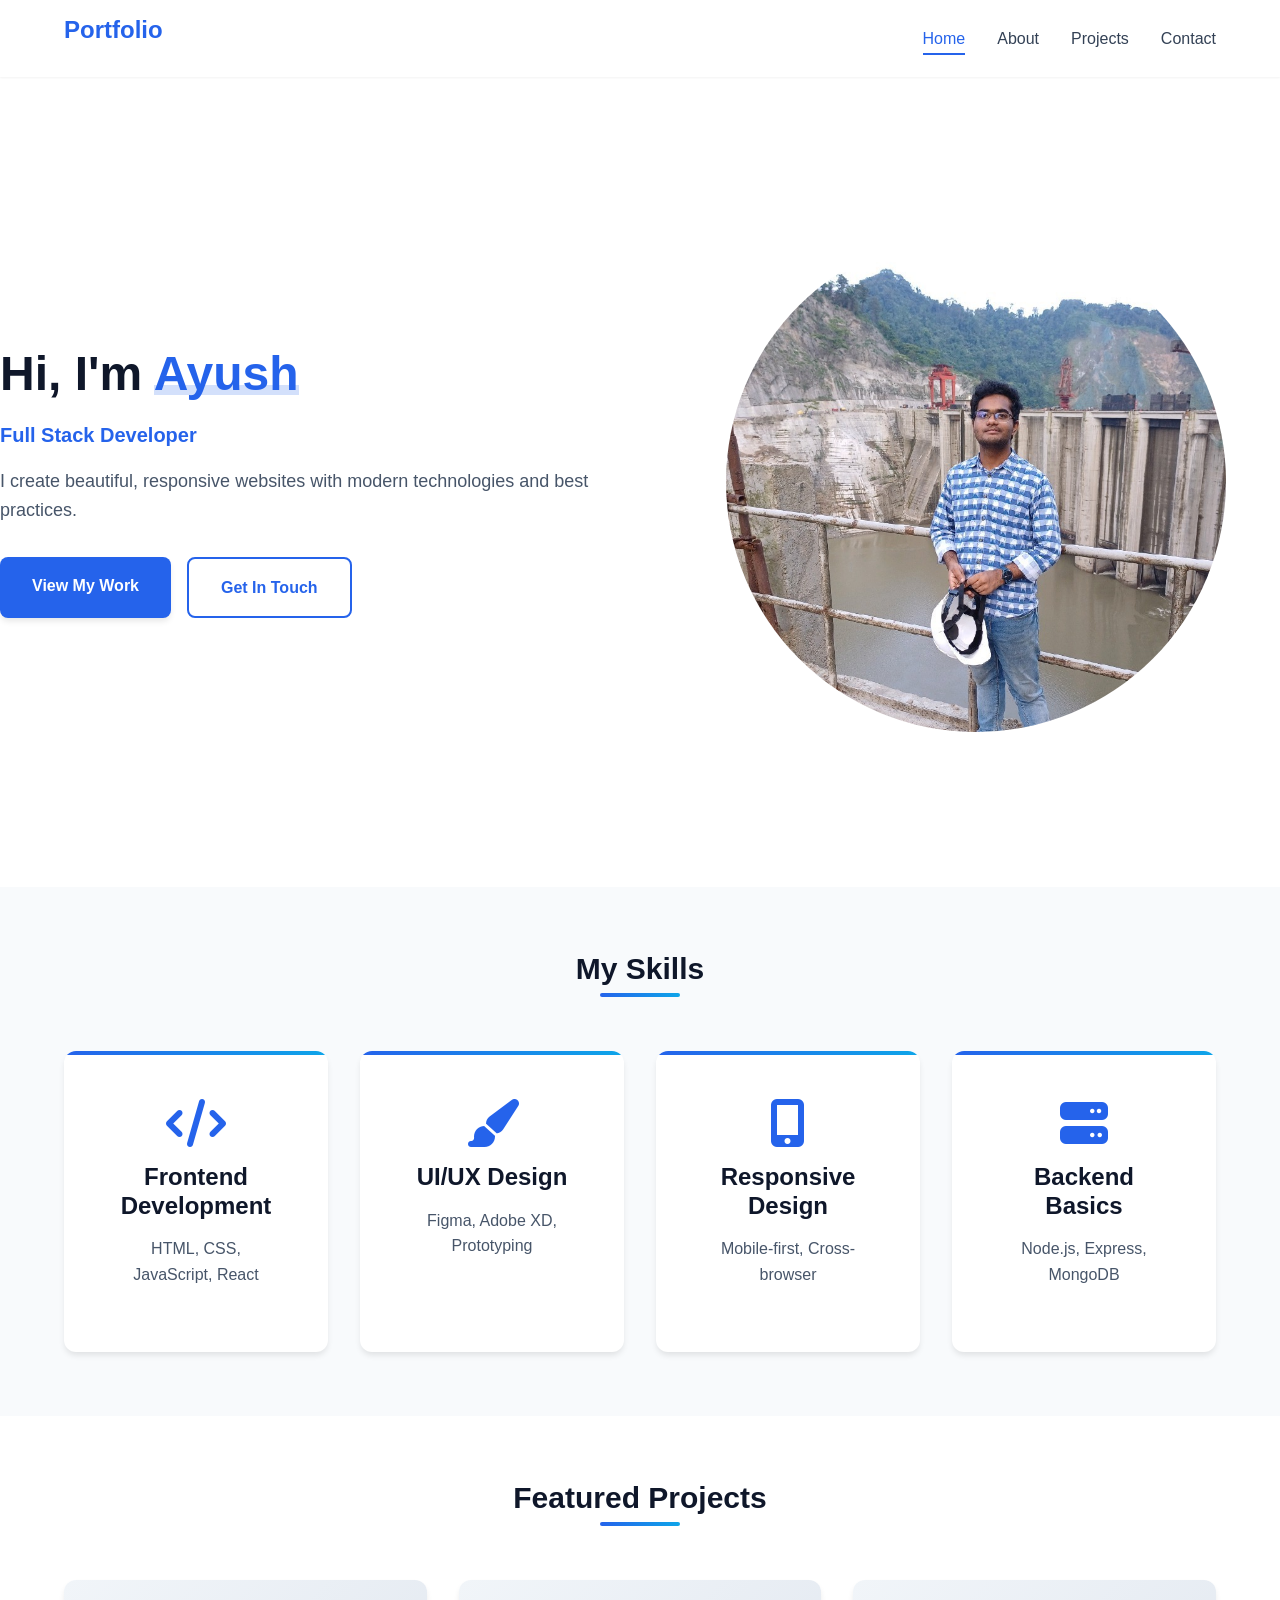
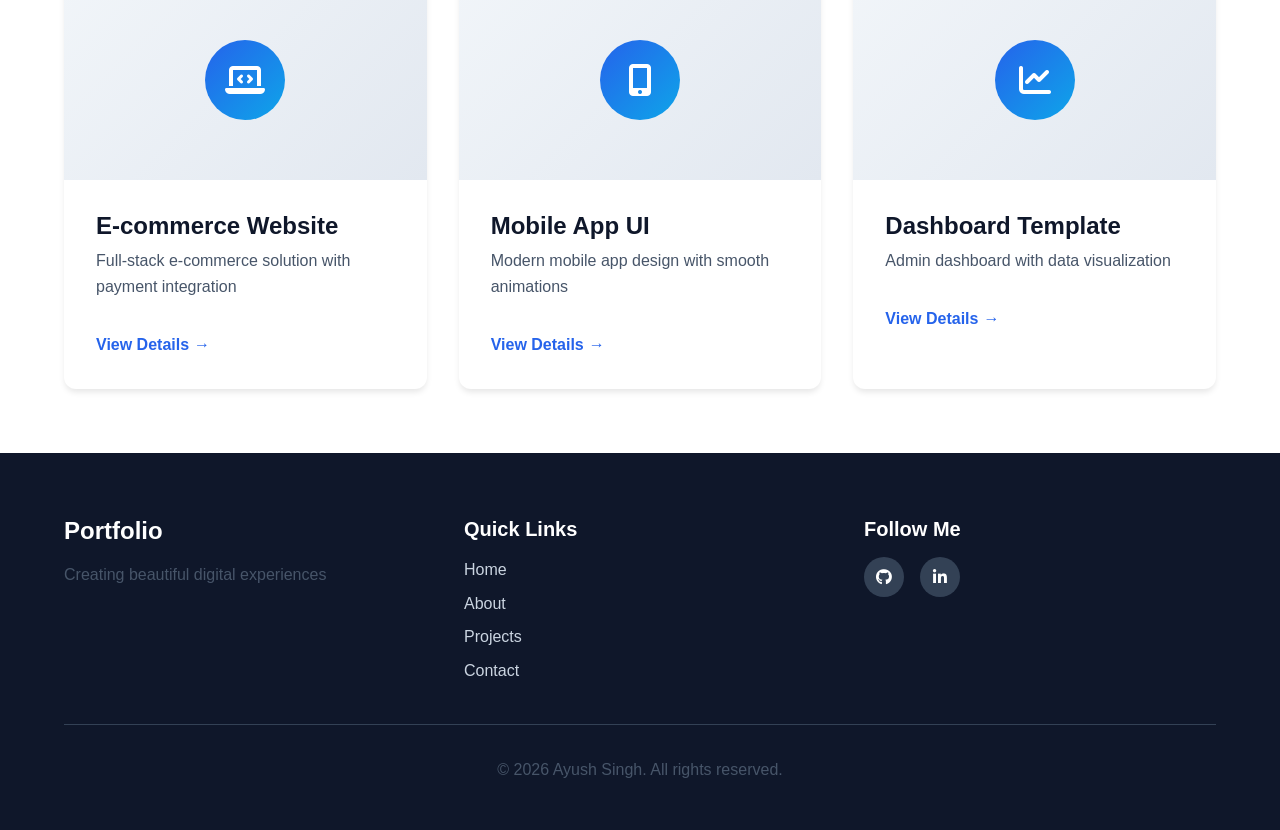
==== index.html @ 54ca90c6 "Home Page" ====
<!DOCTYPE html>
<html lang="en">
<head>
    <meta charset="UTF-8">
    <meta name="viewport" content="width=device-width, initial-scale=1.0">
    <title>Personal Portfolio</title>
    <link rel="stylesheet" href="styles.css">
    <link rel="stylesheet" href="https://cdnjs.cloudflare.com/ajax/libs/font-awesome/6.4.0/css/all.min.css">
</head>
<body>
    <!-- Sticky Navbar -->
    <nav class="navbar">
        <div class="nav-container">
            <div class="logo">
                <h2>Portfolio</h2>
            </div>
            <ul class="nav-menu">
                <li><a href="index.html" class="nav-link active">Home</a></li>
                <li><a href="about.html" class="nav-link">About</a></li>
                <li><a href="projects.html" class="nav-link">Projects</a></li>
                <li><a href="contact.html" class="nav-link">Contact</a></li>
            </ul>
            <div class="hamburger">
                <span class="bar"></span>
                <span class="bar"></span>
                <span class="bar"></span>
            </div>
        </div>
    </nav>

    <!-- Hero Section -->
    <section class="hero">
        <div class="hero-content">
            <h1 class="hero-title">Hi, I'm <span class="highlight">Ayush</span></h1>
            <p class="hero-subtitle">Full Stack Developer</p>
            <p class="hero-description">I create beautiful, responsive websites with modern technologies and best practices.</p>
            <div class="hero-buttons">
                <a href="projects.html" class="btn primary-btn">View My Work</a>
                <a href="contact.html" class="btn secondary-btn">Get In Touch</a>
            </div>
        </div>
        <div class="hero-image">
            <div class="image-placeholder">
                <img src="1746027686629.jpg" alt="Main Image">
            </div>
        </div>
    </section>

    <!-- Skills Section -->
    <section class="skills-section">
        <div class="container">
            <h2 class="section-title">My Skills</h2>
            <div class="skills-grid">
                <div class="skill-card">
                    <i class="fas fa-code"></i>
                    <h3>Frontend Development</h3>
                    <p>HTML, CSS, JavaScript, React</p>
                </div>
                <div class="skill-card">
                    <i class="fas fa-paint-brush"></i>
                    <h3>UI/UX Design</h3>
                    <p>Figma, Adobe XD, Prototyping</p>
                </div>
                <div class="skill-card">
                    <i class="fas fa-mobile-alt"></i>
                    <h3>Responsive Design</h3>
                    <p>Mobile-first, Cross-browser</p>
                </div>
                <div class="skill-card">
                    <i class="fas fa-server"></i>
                    <h3>Backend Basics</h3>
                    <p>Node.js, Express, MongoDB</p>
                </div>
            </div>
        </div>
    </section>

    <!-- Projects Preview -->
    <section class="projects-preview">
        <div class="container">
            <h2 class="section-title">Featured Projects</h2>
            <div class="projects-grid">
                <div class="project-card">
                    <div class="project-image">
                        <div class="image-placeholder-small">
                            <i class="fas fa-laptop-code"></i>
                        </div>
                    </div>
                    <div class="project-content">
                        <h3>E-commerce Website</h3>
                        <p>Full-stack e-commerce solution with payment integration</p>
                        <a href="projects.html" class="project-link">View Details</a>
                    </div>
                </div>
                <div class="project-card">
                    <div class="project-image">
                        <div class="image-placeholder-small">
                            <i class="fas fa-mobile-alt"></i>
                        </div>
                    </div>
                    <div class="project-content">
                        <h3>Mobile App UI</h3>
                        <p>Modern mobile app design with smooth animations</p>
                        <a href="projects.html" class="project-link">View Details</a>
                    </div>
                </div>
                <div class="project-card">
                    <div class="project-image">
                        <div class="image-placeholder-small">
                            <i class="fas fa-chart-line"></i>
                        </div>
                    </div>
                    <div class="project-content">
                        <h3>Dashboard Template</h3>
                        <p>Admin dashboard with data visualization</p>
                        <a href="projects.html" class="project-link">View Details</a>
                    </div>
                </div>
            </div>
        </div>
    </section>

    <!-- Footer -->
    <footer class="footer">
        <div class="container">
            <div class="footer-content">
                <div class="footer-section">
                    <h3>Portfolio</h3>
                    <p>Creating beautiful digital experiences</p>
                </div>
                <div class="footer-section">
                    <h4>Quick Links</h4>
                    <ul>
                        <li><a href="index.html">Home</a></li>
                        <li><a href="about.html">About</a></li>
                        <li><a href="projects.html">Projects</a></li>
                        <li><a href="contact.html">Contact</a></li>
                    </ul>
                </div>
                <div class="footer-section">
                    <h4>Follow Me</h4>
                    <div class="social-icons">
                        <a href="https://github.com/ayushsingh-01" aria-label="GitHub"><i class="fab fa-github"></i></a>
                        <a href="https://www.linkedin.com/in/ayushsingh01/" aria-label="LinkedIn"><i class="fab fa-linkedin-in"></i></a>
                    </div>
                </div>
            </div>
            <div class="footer-bottom">
                <p>&copy; 2026 Ayush Singh. All rights reserved.</p>
        </div>
    </footer>

    <script src="script.js"></script>
</body>
</html>
---- styles.css ----
/* CSS Variables */
:root {
    /* Colors */
    --primary-color: #2563eb;
    --primary-dark: #1d4ed8;
    --secondary-color: #0ea5e9;
    --accent-color: #8b5cf6;
    --success-color: #10b981;
    --warning-color: #f59e0b;
    --error-color: #ef4444;
    
    /* Neutral Colors */
    --white: #ffffff;
    --light-gray: #f8fafc;
    --gray-100: #f1f5f9;
    --gray-200: #e2e8f0;
    --gray-300: #cbd5e1;
    --gray-400: #94a3b8;
    --gray-500: #64748b;
    --gray-600: #475569;
    --gray-700: #334155;
    --gray-800: #1e293b;
    --gray-900: #0f172a;
    --black: #000000;
    
    /* Typography */
    --font-primary: 'Segoe UI', Tahoma, Geneva, Verdana, sans-serif;
    --font-heading: 'Segoe UI', Tahoma, Geneva, Verdana, sans-serif;
    --font-size-xs: 0.75rem;
    --font-size-sm: 0.875rem;
    --font-size-base: 1rem;
    --font-size-lg: 1.125rem;
    --font-size-xl: 1.25rem;
    --font-size-2xl: 1.5rem;
    --font-size-3xl: 1.875rem;
    --font-size-4xl: 2.25rem;
    --font-size-5xl: 3rem;
    
    /* Spacing */
    --spacing-xs: 0.25rem;
    --spacing-sm: 0.5rem;
    --spacing-md: 1rem;
    --spacing-lg: 1.5rem;
    --spacing-xl: 2rem;
    --spacing-2xl: 3rem;
    --spacing-3xl: 4rem;
    
    /* Border Radius */
    --border-radius-sm: 0.25rem;
    --border-radius-md: 0.5rem;
    --border-radius-lg: 0.75rem;
    --border-radius-xl: 1rem;
    --border-radius-full: 9999px;
    
    /* Shadows */
    --shadow-sm: 0 1px 2px 0 rgba(0, 0, 0, 0.05);
    --shadow-md: 0 4px 6px -1px rgba(0, 0, 0, 0.1);
    --shadow-lg: 0 10px 15px -3px rgba(0, 0, 0, 0.1);
    --shadow-xl: 0 20px 25px -5px rgba(0, 0, 0, 0.1);
    --shadow-2xl: 0 25px 50px -12px rgba(0, 0, 0, 0.25);
    
    /* Transitions */
    --transition-fast: 0.15s ease-in-out;
    --transition-normal: 0.3s ease-in-out;
    --transition-slow: 0.5s ease-in-out;
    
    /* Breakpoints */
    --breakpoint-sm: 640px;
    --breakpoint-md: 768px;
    --breakpoint-lg: 1024px;
    --breakpoint-xl: 1280px;
}

/* Reset and Base Styles */
* {
    margin: 0;
    padding: 0;
    box-sizing: border-box;
}

html {
    scroll-behavior: smooth;
}

body {
    font-family: var(--font-primary);
    line-height: 1.6;
    color: var(--gray-800);
    background-color: var(--white);
    overflow-x: hidden;
}

.container {
    width: 100%;
    max-width: 1200px;
    margin: 0 auto;
    padding: 0 var(--spacing-lg);
}

/* Typography */
h1, h2, h3, h4, h5, h6 {
    font-family: var(--font-heading);
    font-weight: 700;
    line-height: 1.2;
    margin-bottom: var(--spacing-md);
    color: var(--gray-900);
}

h1 { font-size: var(--font-size-4xl); }
h2 { font-size: var(--font-size-3xl); }
h3 { font-size: var(--font-size-2xl); }
h4 { font-size: var(--font-size-xl); }
h5 { font-size: var(--font-size-lg); }
h6 { font-size: var(--font-size-base); }

p {
    margin-bottom: var(--spacing-md);
    color: var(--gray-600);
}

a {
    text-decoration: none;
    color: var(--primary-color);
    transition: color var(--transition-fast);
}

a:hover {
    color: var(--primary-dark);
}

/* Buttons */
.btn {
    display: inline-block;
    padding: var(--spacing-md) var(--spacing-xl);
    border-radius: var(--border-radius-md);
    font-weight: 600;
    text-align: center;
    cursor: pointer;
    transition: all var(--transition-normal);
    border: none;
    font-size: var(--font-size-base);
    position: relative;
    overflow: hidden;
}

.btn.primary-btn {
    background-color: var(--primary-color);
    color: var(--white);
    box-shadow: var(--shadow-md);
}

.btn.primary-btn:hover {
    background-color: var(--primary-dark);
    transform: translateY(-2px);
    box-shadow: var(--shadow-lg);
}

.btn.secondary-btn {
    background-color: transparent;
    color: var(--primary-color);
    border: 2px solid var(--primary-color);
}

.btn.secondary-btn:hover {
    background-color: var(--primary-color);
    color: var(--white);
    transform: translateY(-2px);
}

.btn.small-btn {
    padding: var(--spacing-sm) var(--spacing-lg);
    font-size: var(--font-size-sm);
}

/* Navbar Styles */
.navbar {
    position: sticky;
    top: 0;
    background-color: rgba(255, 255, 255, 0.95);
    backdrop-filter: blur(10px);
    box-shadow: var(--shadow-sm);
    z-index: 1000;
    padding: var(--spacing-md) 0;
    transition: all var(--transition-normal);
}

.nav-container {
    display: flex;
    justify-content: space-between;
    align-items: center;
    max-width: 1200px;
    margin: 0 auto;
    padding: 0 var(--spacing-lg);
}

.logo h2 {
    color: var(--primary-color);
    font-size: var(--font-size-2xl);
}

.nav-menu {
    display: flex;
    list-style: none;
    gap: var(--spacing-xl);
}

.nav-link {
    color: var(--gray-700);
    font-weight: 500;
    position: relative;
    padding: var(--spacing-sm) 0;
}

.nav-link:hover,
.nav-link.active {
    color: var(--primary-color);
}

.nav-link::after {
    content: '';
    position: absolute;
    bottom: 0;
    left: 0;
    width: 0;
    height: 2px;
    background-color: var(--primary-color);
    transition: width var(--transition-normal);
}

.nav-link:hover::after,
.nav-link.active::after {
    width: 100%;
}

.hamburger {
    display: none;
    flex-direction: column;
    cursor: pointer;
}

.bar {
    width: 25px;
    height: 3px;
    background-color: var(--gray-800);
    margin: 3px 0;
    transition: all var(--transition-normal);
}

/* Hero Section */
.hero {
    display: grid;
    grid-template-columns: 1fr 1fr;
    gap: var(--spacing-3xl);
    align-items: center;
    padding: var(--spacing-3xl) 0;
    min-height: 90vh;
}

.hero-content {
    animation: slideInLeft 1s ease-out;
}

.hero-title {
    font-size: var(--font-size-5xl);
    margin-bottom: var(--spacing-md);
    color: var(--gray-900);
}

.highlight {
    color: var(--primary-color);
    position: relative;
}

.highlight::after {
    content: '';
    position: absolute;
    bottom: 5px;
    left: 0;
    width: 100%;
    height: 10px;
    background-color: rgba(37, 99, 235, 0.2);
    z-index: -1;
}

.hero-subtitle {
    font-size: var(--font-size-xl);
    color: var(--primary-color);
    margin-bottom: var(--spacing-md);
    font-weight: 600;
}

.hero-description {
    font-size: var(--font-size-lg);
    margin-bottom: var(--spacing-xl);
    max-width: 600px;
}

.hero-buttons {
    display: flex;
    gap: var(--spacing-md);
    flex-wrap: wrap;
}

.hero-image {
    display: flex;
    justify-content: center;
    align-items: center;
    animation: slideInRight 1s ease-out;
}
img{
    width: 500px;
    height: 500px;
    border-radius: 50%;
    object-fit: cover;
}

.image-placeholder {
    width: 150px;
    height: 150px;
    background: linear-gradient(135deg, var(--primary-color), var(--secondary-color));
    border-radius: 50%;
    display: flex;
    justify-content: center;
    align-items: center;
    box-shadow: var(--shadow-xl);
}

.image-placeholder i {
    font-size: 8rem;
    color: var(--white);
}

/* Sections */
.section-title {
    text-align: center;
    margin-bottom: var(--spacing-3xl);
    position: relative;
}

.section-title::after {
    content: '';
    position: absolute;
    bottom: -10px;
    left: 50%;
    transform: translateX(-50%);
    width: 80px;
    height: 4px;
    background: linear-gradient(to right, var(--primary-color), var(--secondary-color));
    border-radius: var(--border-radius-full);
}

/* Skills Section */
.skills-section {
    padding: var(--spacing-3xl) 0;
    background-color: var(--light-gray);
}

.skills-grid {
    display: grid;
    grid-template-columns: repeat(auto-fit, minmax(250px, 1fr));
    gap: var(--spacing-xl);
}

.skill-card {
    background: var(--white);
    padding: var(--spacing-2xl);
    border-radius: var(--border-radius-lg);
    text-align: center;
    box-shadow: var(--shadow-md);
    transition: all var(--transition-normal);
    position: relative;
    overflow: hidden;
}

.skill-card:hover {
    transform: translateY(-10px);
    box-shadow: var(--shadow-xl);
}

.skill-card::before {
    content: '';
    position: absolute;
    top: 0;
    left: 0;
    width: 100%;
    height: 4px;
    background: linear-gradient(to right, var(--primary-color), var(--secondary-color));
}

.skill-card i {
    font-size: 3rem;
    color: var(--primary-color);
    margin-bottom: var(--spacing-md);
}

/* Projects Preview */
.projects-preview {
    padding: var(--spacing-3xl) 0;
}

.projects-grid {
    display: grid;
    grid-template-columns: repeat(auto-fit, minmax(300px, 1fr));
    gap: var(--spacing-xl);
}

.project-card {
    background: var(--white);
    border-radius: var(--border-radius-lg);
    overflow: hidden;
    box-shadow: var(--shadow-md);
    transition: all var(--transition-normal);
}

.project-card:hover {
    transform: translateY(-5px);
    box-shadow: var(--shadow-xl);
}

.project-image {
    height: 200px;
    background: linear-gradient(135deg, var(--gray-100), var(--gray-200));
    display: flex;
    align-items: center;
    justify-content: center;
}

.image-placeholder-small {
    width: 80px;
    height: 80px;
    background: linear-gradient(135deg, var(--primary-color), var(--secondary-color));
    border-radius: var(--border-radius-full);
    display: flex;
    align-items: center;
    justify-content: center;
}

.image-placeholder-small i {
    font-size: 2rem;
    color: var(--white);
}

.project-content {
    padding: var(--spacing-xl);
}

.project-content h3 {
    margin-bottom: var(--spacing-sm);
    color: var(--gray-900);
}

.project-link {
    display: inline-block;
    color: var(--primary-color);
    font-weight: 600;
    margin-top: var(--spacing-md);
    position: relative;
}

.project-link::after {
    content: '→';
    margin-left: 5px;
    transition: margin-left var(--transition-fast);
}

.project-link:hover::after {
    margin-left: 10px;
}

/* Footer */
.footer {
    background-color: var(--gray-900);
    color: var(--white);
    padding: var(--spacing-3xl) 0 var(--spacing-xl);
}

.footer-content {
    display: grid;
    grid-template-columns: repeat(auto-fit, minmax(250px, 1fr));
    gap: var(--spacing-2xl);
    margin-bottom: var(--spacing-xl);
}

.footer-section h3,
.footer-section h4 {
    color: var(--white);
    margin-bottom: var(--spacing-md);
}

.footer-section ul {
    list-style: none;
}

.footer-section ul li {
    margin-bottom: var(--spacing-sm);
}

.footer-section ul li a {
    color: var(--gray-300);
    transition: color var(--transition-fast);
}

.footer-section ul li a:hover {
    color: var(--white);
}

.social-icons {
    display: flex;
    gap: var(--spacing-md);
}

.social-icons a {
    display: flex;
    align-items: center;
    justify-content: center;
    width: 40px;
    height: 40px;
    background-color: var(--gray-700);
    border-radius: var(--border-radius-full);
    color: var(--white);
    transition: all var(--transition-normal);
}

.social-icons.large a {
    width: 50px;
    height: 50px;
    font-size: 1.25rem;
}

.social-icons a:hover {
    background-color: var(--primary-color);
    transform: translateY(-3px);
}

.footer-bottom {
    text-align: center;
    padding-top: var(--spacing-xl);
    border-top: 1px solid var(--gray-700);
    color: var(--gray-400);
}

/* Animations */
@keyframes slideInLeft {
    from {
        opacity: 0;
        transform: translateX(-50px);
    }
    to {
        opacity: 1;
        transform: translateX(0);
    }
}

@keyframes slideInRight {
    from {
        opacity: 0;
        transform: translateX(50px);
    }
    to {
        opacity: 1;
        transform: translateX(0);
    }
}

@keyframes fadeInUp {
    from {
        opacity: 0;
        transform: translateY(30px);
    }
    to {
        opacity: 1;
        transform: translateY(0);
    }
}

/* About Page Styles */
.about-hero {
    padding: var(--spacing-3xl) 0;
}

.about-content {
    display: grid;
    grid-template-columns: 1fr 1fr;
    gap: var(--spacing-3xl);
    align-items: center;
}

.about-image {
    display: flex;
    justify-content: center;
}

.image-placeholder-large {
    width: 400px;
    height: 400px;
    background: linear-gradient(135deg, var(--primary-color), var(--secondary-color));
    border-radius: var(--border-radius-lg);
    display: flex;
    align-items: center;
    justify-content: center;
    box-shadow: var(--shadow-xl);
}

.image-placeholder-large i {
    font-size: 10rem;
    color: var(--white);
}

.about-subtitle {
    color: var(--primary-color);
    font-size: var(--font-size-xl);
    font-weight: 600;
    margin-bottom: var(--spacing-md);
}

.about-description {
    margin-bottom: var(--spacing-xl);
    font-size: var(--font-size-lg);
}

.about-stats {
    display: flex;
    gap: var(--spacing-xl);
    margin-top: var(--spacing-2xl);
}

.stat-item {
    text-align: center;
}

.stat-item h3 {
    font-size: var(--font-size-3xl);
    color: var(--primary-color);
    margin-bottom: var(--spacing-xs);
}

/* Experience Timeline */
.experience-section {
    padding: var(--spacing-3xl) 0;
    background-color: var(--light-gray);
}

.timeline {
    position: relative;
    max-width: 800px;
    margin: 0 auto;
}

.timeline::before {
    content: '';
    position: absolute;
    top: 0;
    bottom: 0;
    width: 2px;
    background-color: var(--primary-color);
    left: 50%;
    transform: translateX(-50%);
}

.timeline-item {
    position: relative;
    margin-bottom: var(--spacing-2xl);
    width: 100%;
    padding: 0 var(--spacing-2xl);
    box-sizing: border-box;
}

.timeline-marker {
    position: absolute;
    width: 20px;
    height: 20px;
    border-radius: 50%;
    background-color: var(--primary-color);
    border: 4px solid var(--white);
    box-shadow: var(--shadow-md);
    left: 50%;
    transform: translateX(-50%);
    top: 20px;
    z-index: 1;
}

.timeline-content {
    background: var(--white);
    padding: var(--spacing-xl);
    border-radius: var(--border-radius-lg);
    box-shadow: var(--shadow-md);
    position: relative;
}

.timeline-date {
    color: var(--primary-color);
    font-weight: 600;
    margin-bottom: var(--spacing-sm);
}

/* Skills Progress Bars */
.skills-progress {
    padding: var(--spacing-3xl) 0;
}

.skills-container {
    max-width: 800px;
    margin: 0 auto;
}

.skill-progress {
    margin-bottom: var(--spacing-xl);
}

.skill-info {
    display: flex;
    justify-content: space-between;
    margin-bottom: var(--spacing-sm);
    font-weight: 600;
}

.progress-bar {
    height: 12px;
    background-color: var(--gray-200);
    border-radius: var(--border-radius-full);
    overflow: hidden;
}

.progress-fill {
    height: 100%;
    background: linear-gradient(to right, var(--primary-color), var(--secondary-color));
    border-radius: var(--border-radius-full);
    transition: width 2s ease-in-out;
    position: relative;
}

.progress-fill::after {
    content: '';
    position: absolute;
    top: 0;
    left: 0;
    right: 0;
    bottom: 0;
    background: linear-gradient(90deg, transparent, rgba(255,255,255,0.3), transparent);
    animation: progressShine 2s infinite;
}

@keyframes progressShine {
    0% { transform: translateX(-100%); }
    100% { transform: translateX(100%); }
}

/* Testimonials */
.testimonials {
    padding: var(--spacing-3xl) 0;
    background-color: var(--light-gray);
}

.testimonials-grid {
    display: grid;
    grid-template-columns: repeat(auto-fit, minmax(300px, 1fr));
    gap: var(--spacing-xl);
}

.testimonial-card {
    background: var(--white);
    padding: var(--spacing-2xl);
    border-radius: var(--border-radius-lg);
    box-shadow: var(--shadow-md);
    position: relative;
    transition: all var(--transition-normal);
}

.testimonial-card:hover {
    transform: translateY(-5px);
    box-shadow: var(--shadow-xl);
}

.testimonial-card::before {
    content: '"';
    position: absolute;
    top: var(--spacing-md);
    left: var(--spacing-md);
    font-size: 4rem;
    color: var(--primary-color);
    opacity: 0.2;
    font-family: Georgia, serif;
}

.testimonial-content {
    margin-bottom: var(--spacing-xl);
    position: relative;
    z-index: 1;
}

.testimonial-content p {
    font-style: italic;
    font-size: var(--font-size-lg);
}

.testimonial-author h4 {
    color: var(--gray-900);
    margin-bottom: var(--spacing-xs);
}

/* Projects Page Styles */
.projects-hero {
    text-align: center;
    padding: var(--spacing-3xl) 0;
    background: linear-gradient(135deg, var(--primary-color), var(--secondary-color));
    color: var(--white);
}

.projects-hero h1 {
    color: var(--white);
    margin-bottom: var(--spacing-md);
}

.projects-hero p {
    font-size: var(--font-size-xl);
    color: rgba(255, 255, 255, 0.9);
    max-width: 600px;
    margin: 0 auto;
}

/* Filter Buttons */
.filter-buttons {
    display: flex;
    justify-content: center;
    gap: var(--spacing-md);
    margin-bottom: var(--spacing-3xl);
    flex-wrap: wrap;
}

.filter-btn {
    padding: var(--spacing-sm) var(--spacing-lg);
    background: var(--white);
    border: 2px solid var(--gray-200);
    border-radius: var(--border-radius-full);
    cursor: pointer;
    transition: all var(--transition-normal);
    font-weight: 500;
}

.filter-btn:hover,
.filter-btn.active {
    background-color: var(--primary-color);
    color: var(--white);
    border-color: var(--primary-color);
}

/* Projects Gallery Grid */
.projects-grid-container {
    display: grid;
    grid-template-columns: repeat(auto-fit, minmax(350px, 1fr));
    gap: var(--spacing-xl);
    margin-bottom: var(--spacing-3xl);
}

.project-item {
    position: relative;
    border-radius: var(--border-radius-lg);
    overflow: hidden;
    box-shadow: var(--shadow-md);
    transition: all var(--transition-normal);
}

.project-item:hover {
    transform: translateY(-10px);
    box-shadow: var(--shadow-xl);
}

.project-image-container {
    position: relative;
    height: 300px;
    background: linear-gradient(135deg, var(--gray-100), var(--gray-200));
    display: flex;
    align-items: center;
    justify-content: center;
}

.image-placeholder-project {
    width: 100px;
    height: 100px;
    background: linear-gradient(135deg, var(--primary-color), var(--secondary-color));
    border-radius: var(--border-radius-full);
    display: flex;
    align-items: center;
    justify-content: center;
}

.image-placeholder-project i {
    font-size: 3rem;
    color: var(--white);
}

.project-overlay {
    position: absolute;
    top: 0;
    left: 0;
    right: 0;
    bottom: 0;
    background: rgba(37, 99, 235, 0.9);
    display: flex;
    flex-direction: column;
    justify-content: center;
    align-items: center;
    padding: var(--spacing-xl);
    opacity: 0;
    transition: opacity var(--transition-normal);
    color: var(--white);
    text-align: center;
}

.project-item:hover .project-overlay {
    opacity: 1;
}

.project-overlay h3 {
    color: var(--white);
    margin-bottom: var(--spacing-sm);
}

.project-overlay p {
    color: rgba(255, 255, 255, 0.9);
    margin-bottom: var(--spacing-md);
}

.project-tags {
    display: flex;
    gap: var(--spacing-xs);
    margin-bottom: var(--spacing-md);
    flex-wrap: wrap;
    justify-content: center;
}

.project-tags span {
    background: rgba(255, 255, 255, 0.2);
    padding: var(--spacing-xs) var(--spacing-sm);
    border-radius: var(--border-radius-full);
    font-size: var(--font-size-sm);
}

.project-actions {
    display: flex;
    gap: var(--spacing-sm);
}

/* Pricing Section */
.pricing-section {
    padding: var(--spacing-3xl) 0;
    background-color: var(--light-gray);
}

.pricing-grid {
    display: grid;
    grid-template-columns: repeat(auto-fit, minmax(300px, 1fr));
    gap: var(--spacing-xl);
    max-width: 1000px;
    margin: 0 auto;
}

.pricing-card {
    background: var(--white);
    border-radius: var(--border-radius-lg);
    overflow: hidden;
    box-shadow: var(--shadow-md);
    transition: all var(--transition-normal);
    position: relative;
}

.pricing-card:hover {
    transform: translateY(-10px);
    box-shadow: var(--shadow-xl);
}

.pricing-card.popular {
    transform: scale(1.05);
    border: 2px solid var(--primary-color);
}

.popular-badge {
    position: absolute;
    top: var(--spacing-md);
    right: var(--spacing-md);
    background: var(--primary-color);
    color: var(--white);
    padding: var(--spacing-xs) var(--spacing-md);
    border-radius: var(--border-radius-full);
    font-size: var(--font-size-sm);
    font-weight: 600;
}

.pricing-header {
    text-align: center;
    padding: var(--spacing-2xl) var(--spacing-xl);
    border-bottom: 1px solid var(--gray-200);
}

.pricing-header h3 {
    margin-bottom: var(--spacing-md);
    color: var(--gray-900);
}

.price {
    font-size: var(--font-size-4xl);
    font-weight: 800;
    color: var(--primary-color);
    margin: var(--spacing-md) 0;
}

.pricing-features {
    padding: var(--spacing-xl);
}

.pricing-features ul {
    list-style: none;
}

.pricing-features ul li {
    padding: var(--spacing-sm) 0;
    display: flex;
    align-items: center;
    gap: var(--spacing-sm);
}

.pricing-features ul li i.fa-check {
    color: var(--success-color);
}

.pricing-features ul li i.fa-times {
    color: var(--gray-400);
}

.pricing-footer {
    padding: var(--spacing-xl);
    text-align: center;
    border-top: 1px solid var(--gray-200);
}

/* Contact Page Styles */
.contact-hero {
    text-align: center;
    padding: var(--spacing-3xl) 0;
    background: linear-gradient(135deg, var(--gray-900), var(--gray-800));
    color: var(--white);
}

.contact-hero h1 {
    color: var(--white);
    margin-bottom: var(--spacing-md);
}

.contact-hero p {
    font-size: var(--font-size-xl);
    color: rgba(255, 255, 255, 0.9);
    max-width: 600px;
    margin: 0 auto;
}

.contact-section {
    padding: var(--spacing-3xl) 0;
}

.contact-wrapper {
    display: grid;
    grid-template-columns: 1fr 1fr;
    gap: var(--spacing-3xl);
    max-width: 1200px;
    margin: 0 auto;
}

/* Contact Info */
.contact-info h2 {
    margin-bottom: var(--spacing-md);
    color: var(--gray-900);
}

.contact-details {
    margin: var(--spacing-2xl) 0;
}

.contact-item {
    display: flex;
    align-items: flex-start;
    gap: var(--spacing-md);
    margin-bottom: var(--spacing-xl);
}

.contact-icon {
    width: 50px;
    height: 50px;
    background: linear-gradient(135deg, var(--primary-color), var(--secondary-color));
    border-radius: var(--border-radius-full);
    display: flex;
    align-items: center;
    justify-content: center;
    flex-shrink: 0;
}

.contact-icon i {
    color: var(--white);
    font-size: 1.25rem;
}

.contact-text h3 {
    margin-bottom: var(--spacing-xs);
    color: var(--gray-900);
}

.social-links {
    margin-top: var(--spacing-2xl);
}

.social-links h3 {
    margin-bottom: var(--spacing-md);
    color: var(--gray-900);
}

/* Contact Form */
.contact-form-container {
    background: var(--white);
    padding: var(--spacing-2xl);
    border-radius: var(--border-radius-lg);
    box-shadow: var(--shadow-lg);
}

.contact-form {
    width: 100%;
}

.form-group {
    margin-bottom: var(--spacing-xl);
}

.form-group label {
    display: block;
    margin-bottom: var(--spacing-sm);
    font-weight: 600;
    color: var(--gray-700);
}

.form-group input,
.form-group select,
.form-group textarea {
    width: 100%;
    padding: var(--spacing-md);
    border: 2px solid var(--gray-200);
    border-radius: var(--border-radius-md);
    font-family: var(--font-primary);
    font-size: var(--font-size-base);
    transition: all var(--transition-fast);
}

.form-group input:focus,
.form-group select:focus,
.form-group textarea:focus {
    outline: none;
    border-color: var(--primary-color);
    box-shadow: 0 0 0 3px rgba(37, 99, 235, 0.1);
}

.form-group textarea {
    resize: vertical;
    min-height: 120px;
}

.checkbox-group {
    display: flex;
    align-items: flex-start;
    gap: var(--spacing-sm);
}

.checkbox-label {
    display: flex;
    align-items: flex-start;
    gap: var(--spacing-sm);
    cursor: pointer;
    font-weight: normal;
}

.checkbox-label input[type="checkbox"] {
    width: auto;
    margin: 0;
}

.checkmark {
    width: 20px;
    height: 20px;
    border: 2px solid var(--gray-300);
    border-radius: var(--border-radius-sm);
    display: flex;
    align-items: center;
    justify-content: center;
    transition: all var(--transition-fast);
}

.checkbox-label input[type="checkbox"]:checked + .checkmark {
    background-color: var(--primary-color);
    border-color: var(--primary-color);
}

.checkbox-label input[type="checkbox"]:checked + .checkmark::after {
    content: '✓';
    color: var(--white);
    font-size: 12px;
    font-weight: bold;
}

.privacy-link {
    color: var(--primary-color);
    text-decoration: underline;
}

.error-message {
    display: block;
    color: var(--error-color);
    font-size: var(--font-size-sm);
    margin-top: var(--spacing-xs);
    min-height: 20px;
}

.submit-btn {
    width: 100%;
    padding: var(--spacing-lg);
    font-size: var(--font-size-lg);
    position: relative;
}

.btn-loader {
    position: absolute;
    top: 50%;
    left: 50%;
    transform: translate(-50%, -50%);
}

/* Map Section */
.map-section {
    padding: var(--spacing-3xl) 0;
    background-color: var(--light-gray);
}

.map-container {
    height: 400px;
    border-radius: var(--border-radius-lg);
    overflow: hidden;
    box-shadow: var(--shadow-md);
}

.map-placeholder {
    width: 100%;
    height: 100%;
    background: linear-gradient(135deg, var(--gray-100), var(--gray-200));
    display: flex;
    flex-direction: column;
    align-items: center;
    justify-content: center;
    text-align: center;
}

.map-placeholder i {
    font-size: 4rem;
    color: var(--gray-400);
    margin-bottom: var(--spacing-md);
}

.map-address {
    color: var(--gray-600);
    font-style: italic;
}

/* FAQ Section */
.faq-section {
    padding: var(--spacing-3xl) 0;
}

.faq-container {
    max-width: 800px;
    margin: 0 auto;
}

.faq-item {
    margin-bottom: var(--spacing-md);
    border: 1px solid var(--gray-200);
    border-radius: var(--border-radius-md);
    overflow: hidden;
}

.faq-question {
    padding: var(--spacing-lg) var(--spacing-xl);
    background: var(--white);
    cursor: pointer;
    display: flex;
    justify-content: space-between;
    align-items: center;
    transition: background-color var(--transition-fast);
}

.faq-question:hover {
    background-color: var(--gray-50);
}

.faq-question h3 {
    margin: 0;
    color: var(--gray-900);
    font-size: var(--font-size-lg);
}

.faq-question i {
    transition: transform var(--transition-normal);
    color: var(--primary-color);
}

.faq-item.active .faq-question i {
    transform: rotate(180deg);
}

.faq-answer {
    padding: 0 var(--spacing-xl);
    max-height: 0;
    overflow: hidden;
    transition: all var(--transition-normal);
    background: var(--gray-50);
}

.faq-item.active .faq-answer {
    padding: var(--spacing-lg) var(--spacing-xl);
    max-height: 200px;
}

.faq-answer p {
    margin: 0;
    color: var(--gray-700);
}

/* Responsive Design */
@media (max-width: 1024px) {
    .hero {
        grid-template-columns: 1fr;
        text-align: center;
        gap: var(--spacing-2xl);
    }
    
    .hero-image {
        order: -1;
    }
    
    .about-content {
        grid-template-columns: 1fr;
        text-align: center;
    }
    
    .contact-wrapper {
        grid-template-columns: 1fr;
        gap: var(--spacing-2xl);
    }
    
    .pricing-card.popular {
        transform: scale(1);
    }
}

@media (max-width: 768px) {
    .nav-menu {
        position: fixed;
        left: -100%;
        top: 70px;
        flex-direction: column;
        background-color: var(--white);
        width: 100%;
        text-align: center;
        transition: 0.3s;
        box-shadow: var(--shadow-lg);
        padding: var(--spacing-2xl) 0;
    }
    
    .nav-menu.active {
        left: 0;
    }
    
    .hamburger {
        display: flex;
    }
    
    .hamburger.active .bar:nth-child(2) {
        opacity: 0;
    }
    
    .hamburger.active .bar:nth-child(1) {
        transform: translateY(8px) rotate(45deg);
    }
    
    .hamburger.active .bar:nth-child(3) {
        transform: translateY(-8px) rotate(-45deg);
    }
    
    .hero-title {
        font-size: var(--font-size-3xl);
    }
    
    .section-title {
        font-size: var(--font-size-2xl);
    }
    
    .skills-grid,
    .projects-grid,
    .testimonials-grid {
        grid-template-columns: 1fr;
    }
    
    .about-stats {
        flex-direction: column;
        gap: var(--spacing-lg);
    }
    
    .filter-buttons {
        gap: var(--spacing-sm);
    }
    
    .filter-btn {
        padding: var(--spacing-xs) var(--spacing-md);
        font-size: var(--font-size-sm);
    }
    
    .projects-grid-container {
        grid-template-columns: 1fr;
    }
    
    .pricing-grid {
        grid-template-columns: 1fr;
    }
    
    .hero-buttons {
        flex-direction: column;
        align-items: center;
    }
    
    .btn {
        width: 100%;
        max-width: 300px;
    }
    
    .timeline::before {
        left: 20px;
    }
    
    .timeline-item {
        padding-left: 50px;
        padding-right: var(--spacing-md);
    }
    
    .timeline-marker {
        left: 20px;
    }
    
    .image-placeholder {
        width: 200px;
        height: 200px;
    }
    
    .image-placeholder i {
        font-size: 5rem;
    }
    
    .image-placeholder-large {
        width: 300px;
        height: 300px;
    }
    
    .image-placeholder-large i {
        font-size: 7rem;
    }
}

@media (max-width: 480px) {
    .container {
        padding: 0 var(--spacing-md);
    }
    
    .hero-title {
        font-size: var(--font-size-2xl);
    }
    
    .hero-subtitle {
        font-size: var(--font-size-lg);
    }
    
    .hero-description {
        font-size: var(--font-size-base);
    }
    
    .section-title {
        font-size: var(--font-size-xl);
    }
    
    .btn {
        padding: var(--spacing-sm) var(--spacing-lg);
        font-size: var(--font-size-sm);
    }
    
    .footer-content {
        grid-template-columns: 1fr;
        text-align: center;
    }
    
    .social-icons {
        justify-content: center;
    }
    
    .contact-form-container {
        padding: var(--spacing-lg);
    }
    
    .faq-question {
        padding: var(--spacing-md);
    }
    
    .faq-item.active .faq-answer {
        padding: var(--spacing-md);
    }
}

/* Dark Mode Support */
@media (prefers-color-scheme: dark) {
    :root {
        --white: #1e293b;
        --light-gray: #0f172a;
        --gray-100: #1e293b;
        --gray-200: #334155;
        --gray-300: #475569;
        --gray-400: #64748b;
        --gray-500: #94a3b8;
        --gray-600: #cbd5e1;
        --gray-700: #e2e8f0;
        --gray-800: #f1f5f9;
        --gray-900: #f8fafc;
        --black: #ffffff;
    }
    
    body {
        background-color: var(--light-gray);
        color: var(--gray-700);
    }
    
    .navbar {
        background-color: rgba(30, 41, 59, 0.95);
    }
    
    .skill-card,
    .project-card,
    .testimonial-card,
    .pricing-card,
    .contact-form-container,
    .faq-item {
        background: var(--gray-100);
    }
    
    .form-group input,
    .form-group select,
    .form-group textarea {
        background: var(--gray-100);
        border-color: var(--gray-300);
        color: var(--gray-700);
    }
    
    .form-group input:focus,
    .form-group select:focus,
    .form-group textarea:focus {
        border-color: var(--primary-color);
        box-shadow: 0 0 0 3px rgba(37, 99, 235, 0.2);
    }
}
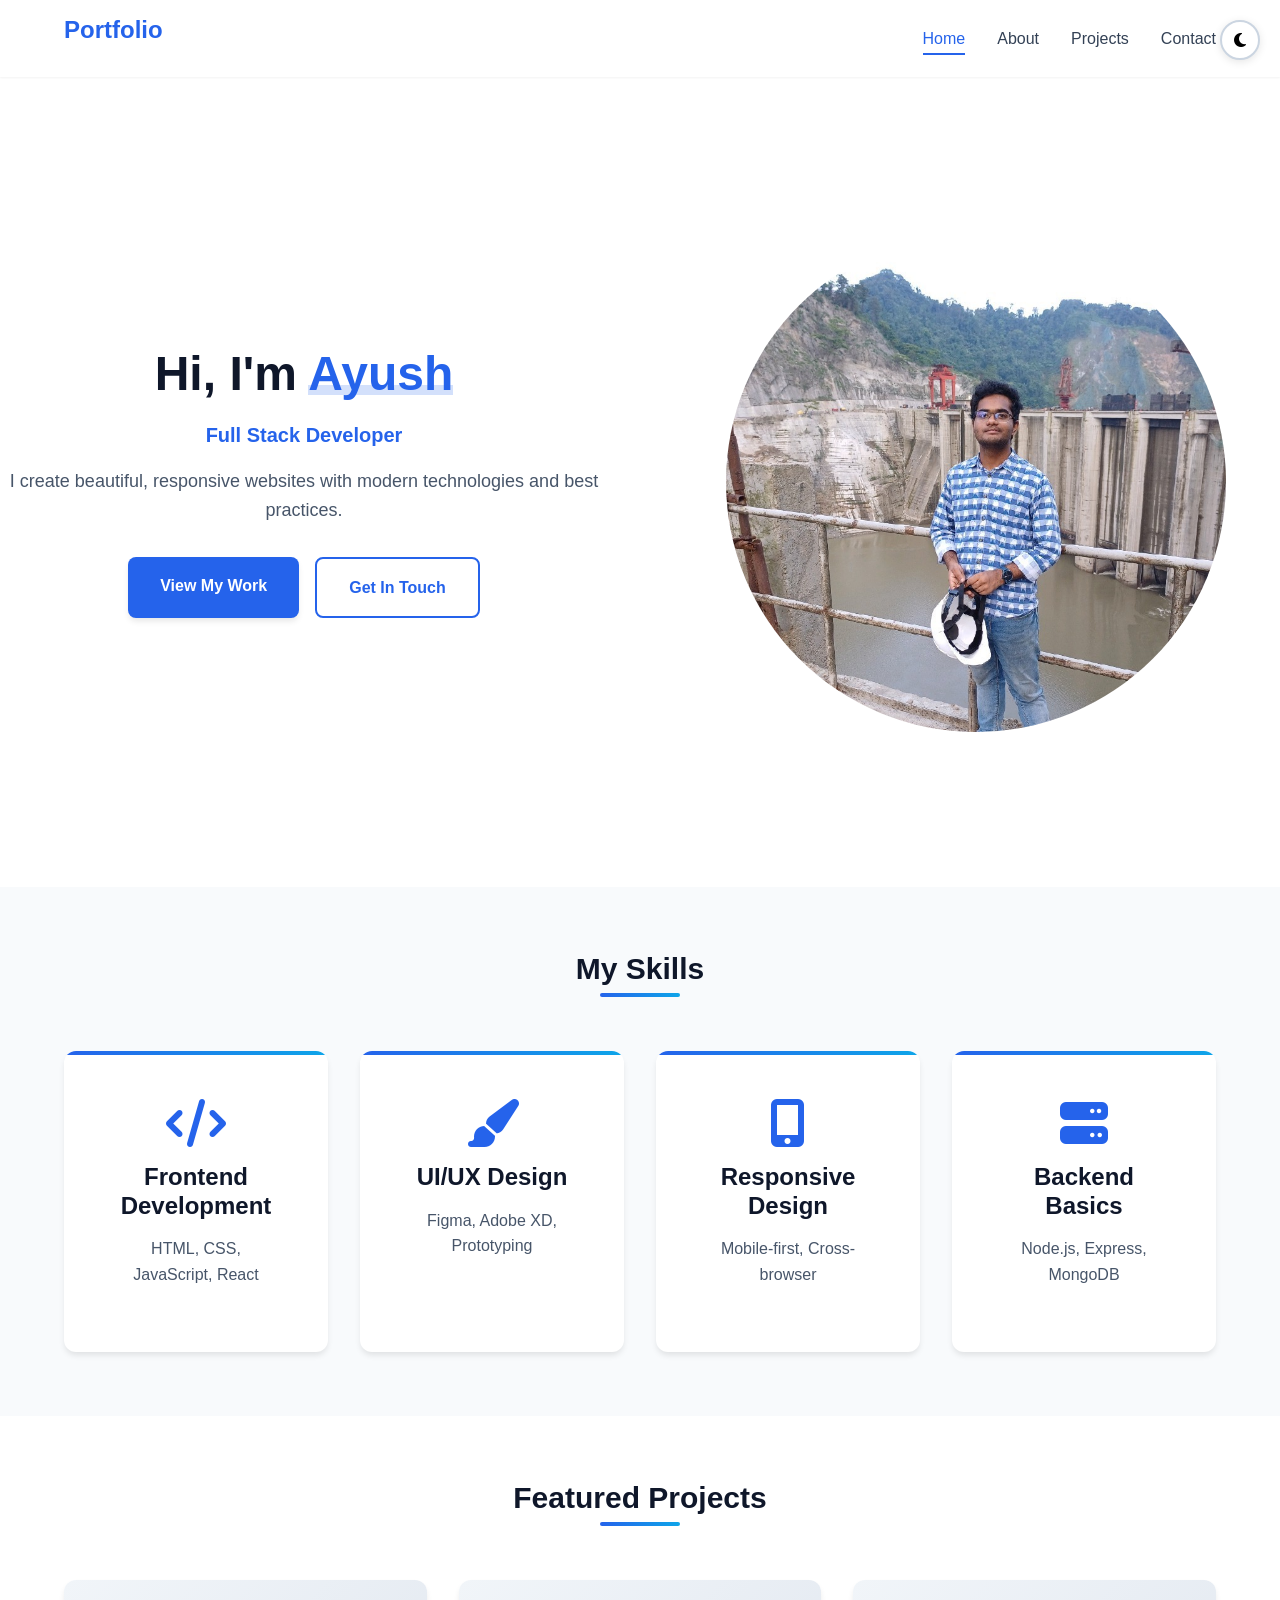
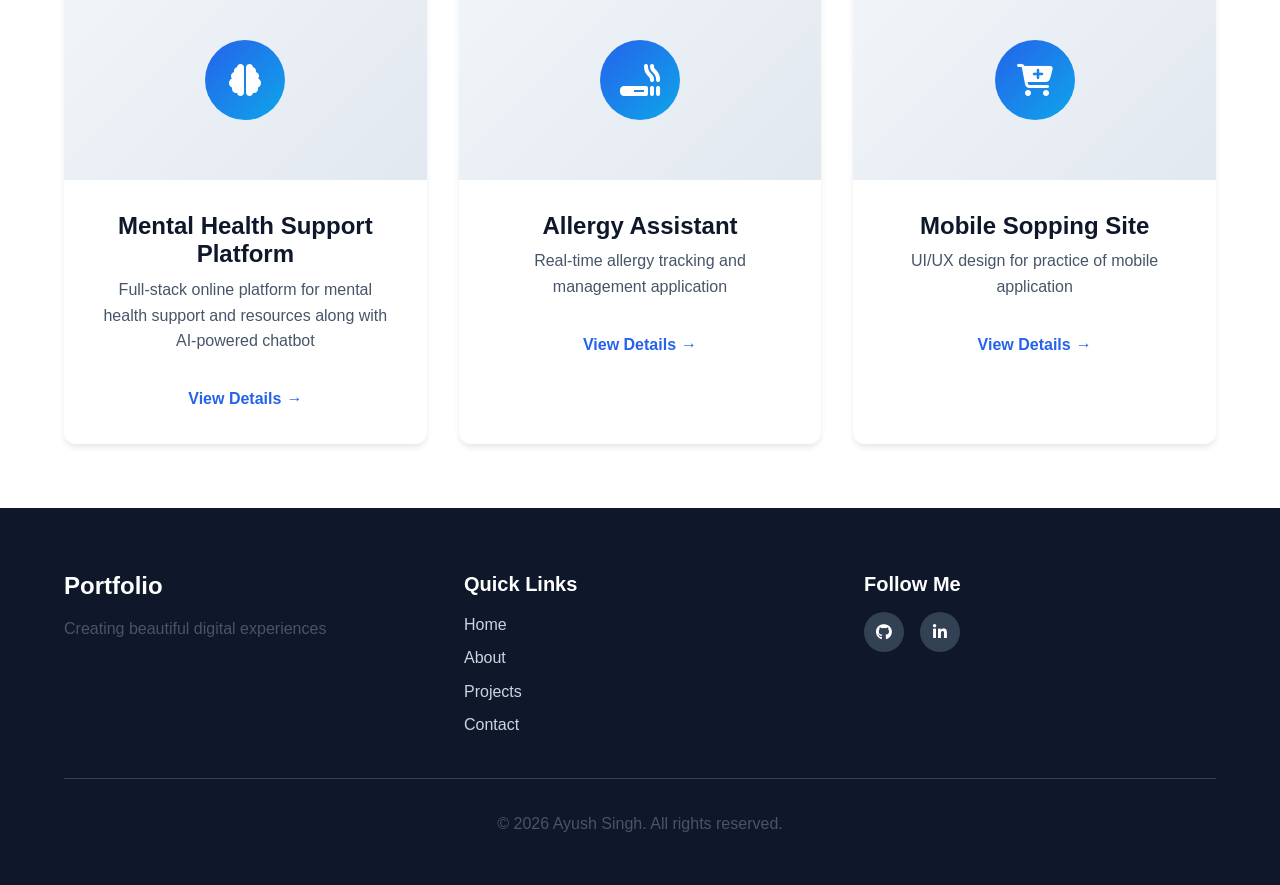
==== commit dc4162b9: "Added project, script along with minor ui update" ====
--- a/index.html
+++ b/index.html
@@ -12,7 +12,7 @@
     <nav class="navbar">
         <div class="nav-container">
             <div class="logo">
-                <h2>Portfolio</h2>
+                <a href="index.html"><h2>Portfolio</h2></a>
             </div>
             <ul class="nav-menu">
                 <li><a href="index.html" class="nav-link active">Home</a></li>
@@ -41,7 +41,7 @@
         </div>
         <div class="hero-image">
             <div class="image-placeholder">
-                <img src="1746027686629.jpg" alt="Main Image">
+                <img class="main-image" src="1746027686629.jpg" alt="Main Image">
             </div>
         </div>
     </section>
@@ -83,36 +83,36 @@
                 <div class="project-card">
                     <div class="project-image">
                         <div class="image-placeholder-small">
-                            <i class="fas fa-laptop-code"></i>
+                            <i class="fas fa-brain"></i>
                         </div>
                     </div>
                     <div class="project-content">
-                        <h3>E-commerce Website</h3>
-                        <p>Full-stack e-commerce solution with payment integration</p>
+                        <h3>Mental Health Support Platform</h3>
+                        <p>Full-stack online platform for mental health support and resources along with AI-powered chatbot</p>
                         <a href="projects.html" class="project-link">View Details</a>
                     </div>
                 </div>
                 <div class="project-card">
                     <div class="project-image">
                         <div class="image-placeholder-small">
-                            <i class="fas fa-mobile-alt"></i>
+                            <i class="fas fa-smoking"></i>
                         </div>
                     </div>
                     <div class="project-content">
-                        <h3>Mobile App UI</h3>
-                        <p>Modern mobile app design with smooth animations</p>
+                        <h3>Allergy Assistant</h3>
+                        <p>Real-time allergy tracking and management application</p>
                         <a href="projects.html" class="project-link">View Details</a>
                     </div>
                 </div>
                 <div class="project-card">
                     <div class="project-image">
                         <div class="image-placeholder-small">
-                            <i class="fas fa-chart-line"></i>
+                            <i class="fas fa-cart-plus"></i>
                         </div>
                     </div>
                     <div class="project-content">
-                        <h3>Dashboard Template</h3>
-                        <p>Admin dashboard with data visualization</p>
+                        <h3>Mobile Sopping Site</h3>
+                        <p>UI/UX design for practice of mobile application</p>
                         <a href="projects.html" class="project-link">View Details</a>
                     </div>
                 </div>
--- a/styles.css
+++ b/styles.css
@@ -258,6 +258,7 @@
 
 .hero-content {
     animation: slideInLeft 1s ease-out;
+    text-align: center;
 }
 
 .hero-title {
@@ -291,14 +292,17 @@
 
 .hero-description {
     font-size: var(--font-size-lg);
-    margin-bottom: var(--spacing-xl);
+    margin: 0 auto var(--spacing-xl);
     max-width: 600px;
+    text-align: center;
 }
 
 .hero-buttons {
     display: flex;
     gap: var(--spacing-md);
     flex-wrap: wrap;
+    justify-content: center;
+    margin-top: var(--spacing-md);
 }
 
 .hero-image {
@@ -442,6 +446,7 @@
 
 .project-content {
     padding: var(--spacing-xl);
+    text-align: center;
 }
 
 .project-content h3 {
@@ -1516,52 +1521,50 @@
 }
 
 /* Dark Mode Support */
-@media (prefers-color-scheme: dark) {
-    :root {
-        --white: #1e293b;
-        --light-gray: #0f172a;
-        --gray-100: #1e293b;
-        --gray-200: #334155;
-        --gray-300: #475569;
-        --gray-400: #64748b;
-        --gray-500: #94a3b8;
-        --gray-600: #cbd5e1;
-        --gray-700: #e2e8f0;
-        --gray-800: #f1f5f9;
-        --gray-900: #f8fafc;
-        --black: #ffffff;
-    }
-    
-    body {
-        background-color: var(--light-gray);
-        color: var(--gray-700);
-    }
-    
-    .navbar {
-        background-color: rgba(30, 41, 59, 0.95);
-    }
-    
-    .skill-card,
-    .project-card,
-    .testimonial-card,
-    .pricing-card,
-    .contact-form-container,
-    .faq-item {
-        background: var(--gray-100);
-    }
-    
-    .form-group input,
-    .form-group select,
-    .form-group textarea {
-        background: var(--gray-100);
-        border-color: var(--gray-300);
-        color: var(--gray-700);
-    }
-    
-    .form-group input:focus,
-    .form-group select:focus,
-    .form-group textarea:focus {
-        border-color: var(--primary-color);
-        box-shadow: 0 0 0 3px rgba(37, 99, 235, 0.2);
-    }
+html[data-theme="dark"] {
+    --white: #1e293b;
+    --light-gray: #0f172a;
+    --gray-100: #1e293b;
+    --gray-200: #334155;
+    --gray-300: #475569;
+    --gray-400: #64748b;
+    --gray-500: #94a3b8;
+    --gray-600: #cbd5e1;
+    --gray-700: #e2e8f0;
+    --gray-800: #f1f5f9;
+    --gray-900: #f8fafc;
+    --black: #ffffff;
+}
+
+html[data-theme="dark"] body {
+    background-color: var(--light-gray);
+    color: var(--gray-700);
+}
+
+html[data-theme="dark"] .navbar {
+    background-color: rgba(30, 41, 59, 0.95);
+}
+
+html[data-theme="dark"] .skill-card,
+html[data-theme="dark"] .project-card,
+html[data-theme="dark"] .testimonial-card,
+html[data-theme="dark"] .pricing-card,
+html[data-theme="dark"] .contact-form-container,
+html[data-theme="dark"] .faq-item {
+    background: var(--gray-100);
+}
+
+html[data-theme="dark"] .form-group input,
+html[data-theme="dark"] .form-group select,
+html[data-theme="dark"] .form-group textarea {
+    background: var(--gray-100);
+    border-color: var(--gray-300);
+    color: var(--gray-700);
+}
+
+html[data-theme="dark"] .form-group input:focus,
+html[data-theme="dark"] .form-group select:focus,
+html[data-theme="dark"] .form-group textarea:focus {
+    border-color: var(--primary-color);
+    box-shadow: 0 0 0 3px rgba(37, 99, 235, 0.2);
 }
